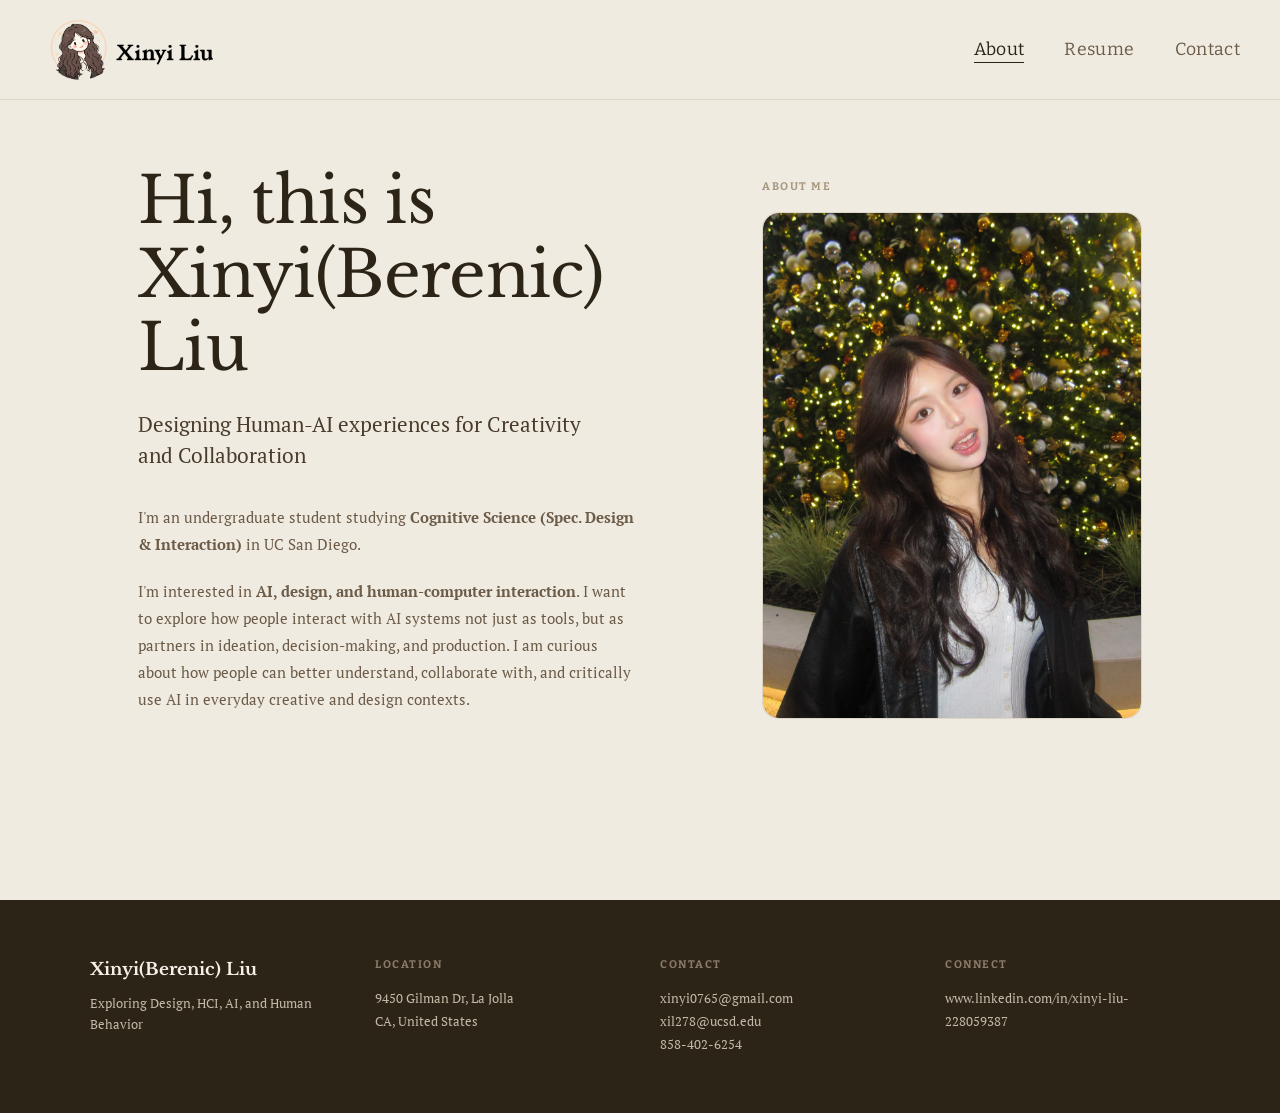
==== about.html @ d9527c38 "Add smooth fade transition between welcome and about pages - index.html: fade-in on load, fade-out o" ====
<!DOCTYPE html>
<html lang="en">
<head>
  <meta charset="UTF-8" />
  <meta name="viewport" content="width=device-width, initial-scale=1.0" />
  <title>Xinyi Liu — Portfolio</title>
  <link rel="stylesheet" href="styles.css" />
  <link rel="preconnect" href="https://fonts.googleapis.com" />
  <link rel="preconnect" href="https://fonts.gstatic.com" crossorigin />
  <link href="https://fonts.googleapis.com/css2?family=Libre+Baskerville:ital,wght@0,400;0,700;1,400&family=PT+Serif:ital,wght@0,400;0,700;1,400&family=Bitter:ital,wght@0,400;0,500;0,600;0,700;1,400&display=swap" rel="stylesheet" />
  <style>
    @keyframes pageFadeIn {
      from { opacity: 0; transform: translateY(8px); }
      to   { opacity: 1; transform: translateY(0); }
    }

    body {
      animation: pageFadeIn 0.7s ease both;
    }

    .about-hero {
      display: grid;
      grid-template-columns: 1fr 380px;
      gap: 80px;
      align-items: center;
      max-width: 1100px;
      margin: 0 auto;
      padding: 100px 48px 80px;
    }

    .about-text h1 {
      font-size: 4rem;
      font-weight: 400;
      line-height: 1.15;
      letter-spacing: -0.01em;
      color: #2C2416;
      margin-bottom: 24px;
    }

    .about-text .tagline {
      font-size: clamp(17px, 2vw, 21px);
      font-weight: 400;
      color: #4A3C2C;
      line-height: 1.5;
      margin-bottom: 32px;
    }

    .about-text .bio {
      font-size: 15px;
      color: #6B5B47;
      line-height: 1.8;
      max-width: 500px;
      margin-bottom: 20px;
    }

    .photo-label {
      font-family: 'Bitter', Georgia, serif;
      font-size: 11px;
      font-weight: 700;
      letter-spacing: 0.14em;
      text-transform: uppercase;
      color: #A89880;
      margin-bottom: 16px;
    }

    @media (max-width: 900px) {
      .about-hero {
        grid-template-columns: 1fr;
        padding: 60px 24px 40px;
        gap: 48px;
      }
      .photo-card {
        max-width: 320px;
        margin: 0 auto;
      }
    }

    @media (max-width: 600px) {
      .about-text h1 {
        font-size: 3rem;
      }
    }
  </style>
</head>
<body>

  <nav>
    <a href="about.html" class="nav-logo"><img src="Logo.png" alt="Xinyi Liu" style="height:80px;width:auto;display:block;" /></a>
    <ul class="nav-links" id="navLinks">
      <li><a href="about.html" class="active">About</a></li>
      <li><a href="resume.html">Resume</a></li>
      <li><a href="contact.html">Contact</a></li>
    </ul>
    <button class="nav-toggle" id="navToggle" aria-label="Toggle menu">Menu</button>
  </nav>

  <main class="page">
    <section class="about-hero">
      <div class="about-text">
        <h1>Hi, this is Xinyi(Berenic) Liu</h1>
        <p class="tagline">Designing Human-AI experiences for Creativity and Collaboration</p>
        <p class="bio">
          I'm an undergraduate student studying <strong>Cognitive Science (Spec. Design &amp; Interaction)</strong> in UC San Diego.
        </p>
        <p class="bio">
          I'm interested in <strong>AI, design, and human-computer interaction</strong>. I want to explore how people interact with AI systems not just as tools, but as partners in ideation, decision-making, and production. I am curious about how people can better understand, collaborate with, and critically use AI in everyday creative and design contexts.
        </p>
      </div>

      <div class="photo-card">
        <p class="photo-label">About me</p>
        <div class="photo-placeholder">
          <img src="About me.JPG" alt="Xinyi Liu" />
        </div>
      </div>
    </section>
  </main>

  <footer>
    <div class="footer-grid">
      <div>
        <p class="footer-col-name">Xinyi(Berenic) Liu</p>
        <p class="footer-col-sub">Exploring Design, HCI, AI, and Human Behavior</p>
      </div>
      <div>
        <p class="footer-col-label">Location</p>
        <p class="footer-col-value">9450 Gilman Dr, La Jolla<br/>CA, United States</p>
      </div>
      <div>
        <p class="footer-col-label">Contact</p>
        <p class="footer-col-value">
          <a href="mailto:xinyi0765@gmail.com">xinyi0765@gmail.com</a><br/>
          <a href="mailto:xil278@ucsd.edu">xil278@ucsd.edu</a><br/>
          858-402-6254
        </p>
      </div>
      <div>
        <p class="footer-col-label">Connect</p>
        <p class="footer-col-value">
          <a href="https://www.linkedin.com/in/xinyi-liu-228059387" target="_blank" rel="noopener">www.linkedin.com/in/xinyi-liu-228059387</a>
        </p>
      </div>
    </div>
  </footer>

  <script>
    const toggle = document.getElementById('navToggle');
    const links = document.getElementById('navLinks');
    toggle.addEventListener('click', () => links.classList.toggle('open'));
  </script>

</body>
</html>
---- styles.css ----
/* ===== Reset & Base ===== */
*, *::before, *::after {
  box-sizing: border-box;
  margin: 0;
  padding: 0;
}

html {
  scroll-behavior: smooth;
}

body {
  font-family: 'PT Serif', Georgia, serif;
  font-size: 16px;
  line-height: 1.7;
  color: #2C2416;
  background-color: #F0EBE1;
}

h1, h2, h3, h4, h5, h6 {
  font-family: 'Libre Baskerville', Georgia, serif;
}

h1 { font-size: 4rem; }
h2 { font-size: 2.8rem; }
h3 { font-size: 2.2rem; }

a {
  color: inherit;
  text-decoration: none;
}

img {
  max-width: 100%;
  display: block;
}

/* ===== Navigation ===== */
nav {
  position: fixed;
  top: 0;
  left: 0;
  right: 0;
  z-index: 100;
  background: rgba(240, 235, 225, 0.96);
  backdrop-filter: blur(8px);
  border-bottom: 1px solid #DDD5C5;
  padding: 0 40px;
  height: 100px;
  overflow: visible;
  display: flex;
  align-items: center;
  justify-content: space-between;
}

.nav-logo {
  font-family: 'Bitter', Georgia, serif;
  font-size: 1.3rem;
  font-weight: 600;
  letter-spacing: 0.02em;
  color: #2C2416;
  overflow: visible;
}

.nav-logo img {
  height: 80px;
  overflow: visible;
}

.nav-links {
  display: flex;
  gap: 40px;
  list-style: none;
}

.nav-links a {
  font-family: 'Bitter', Georgia, serif;
  font-size: 1.1rem;
  font-weight: 400;
  color: #6B5B47;
  letter-spacing: 0.02em;
  transition: color 0.2s;
  padding-bottom: 2px;
  border-bottom: 1px solid transparent;
}

.nav-links a:hover,
.nav-links a.active {
  color: #2C2416;
  border-bottom-color: #2C2416;
}

/* Mobile menu toggle */
.nav-toggle {
  display: none;
  background: none;
  border: none;
  cursor: pointer;
  font-family: 'Bitter', Georgia, serif;
  font-size: 14px;
  color: #2C2416;
}

/* ===== Page Wrapper ===== */
.page {
  padding-top: 64px;
  min-height: 100vh;
}

/* ===== About Page ===== */
.about-hero {
  display: grid;
  grid-template-columns: 1fr 420px;
  gap: 80px;
  align-items: center;
  max-width: 1100px;
  margin: 0 auto;
  padding: 100px 48px 80px;
}

.about-text .greeting {
  font-family: 'Bitter', Georgia, serif;
  font-size: 13px;
  font-weight: 500;
  letter-spacing: 0.12em;
  text-transform: uppercase;
  color: #8C7B6A;
  margin-bottom: 20px;
}

.about-text h1 {
  font-size: 4rem;
  font-weight: 400;
  line-height: 1.15;
  letter-spacing: -0.01em;
  color: #2C2416;
  margin-bottom: 24px;
}

.about-text h1 span {
  color: #8C7B6A;
}

.about-text .tagline {
  font-size: clamp(17px, 2vw, 21px);
  font-weight: 400;
  color: #4A3C2C;
  line-height: 1.5;
  margin-bottom: 32px;
  max-width: 480px;
}

.about-text .bio {
  font-size: 15px;
  color: #6B5B47;
  line-height: 1.8;
  max-width: 500px;
  margin-bottom: 40px;
}

.about-chips {
  display: flex;
  flex-wrap: wrap;
  gap: 10px;
  margin-bottom: 40px;
}

.chip {
  font-family: 'Bitter', Georgia, serif;
  background: #EDE8DE;
  border: 1px solid #DDD5C5;
  border-radius: 100px;
  padding: 6px 16px;
  font-size: 13px;
  color: #4A3C2C;
  letter-spacing: 0.01em;
}

.about-contact-links {
  display: flex;
  gap: 20px;
  flex-wrap: wrap;
}

.about-contact-links a {
  font-family: 'Bitter', Georgia, serif;
  display: inline-flex;
  align-items: center;
  gap: 6px;
  font-size: 14px;
  color: #6B5B47;
  border-bottom: 1px solid #C4B9A8;
  padding-bottom: 2px;
  transition: color 0.2s, border-color 0.2s;
}

.about-contact-links a:hover {
  color: #2C2416;
  border-color: #2C2416;
}

/* Photo card */
.photo-card {
  position: relative;
}

.photo-placeholder {
  width: 100%;
  aspect-ratio: 3/4;
  background: #EDE8DE;
  border-radius: 16px;
  display: flex;
  flex-direction: column;
  align-items: center;
  justify-content: center;
  color: #A89880;
  font-size: 13px;
  gap: 12px;
  overflow: hidden;
  border: 1px solid #DDD5C5;
}

.photo-placeholder svg {
  width: 48px;
  height: 48px;
  stroke: #C4B9A8;
}

.photo-placeholder img {
  width: 100%;
  height: 100%;
  object-fit: cover;
  border-radius: 16px;
}

.photo-tag {
  font-family: 'Bitter', Georgia, serif;
  position: absolute;
  bottom: -16px;
  right: -16px;
  background: #2C2416;
  color: #F5F0E8;
  font-size: 12px;
  font-weight: 500;
  padding: 10px 18px;
  border-radius: 100px;
  letter-spacing: 0.04em;
}

/* About section divider */
.about-section {
  max-width: 1100px;
  margin: 0 auto;
  padding: 60px 48px;
  border-top: 1px solid #DDD5C5;
}

.section-label {
  font-family: 'Bitter', Georgia, serif;
  font-size: 11px;
  font-weight: 600;
  letter-spacing: 0.14em;
  text-transform: uppercase;
  color: #A89880;
  margin-bottom: 24px;
}

.interests-grid {
  display: grid;
  grid-template-columns: repeat(4, 1fr);
  gap: 24px;
}

.interest-card {
  padding: 24px;
  background: #EDE8DE;
  border: 1px solid #DDD5C5;
  border-radius: 12px;
}

.interest-card h3 {
  font-size: 15px;
  font-weight: 400;
  margin-bottom: 8px;
  color: #2C2416;
}

.interest-card p {
  font-family: 'PT Serif', Georgia, serif;
  font-size: 13px;
  color: #6B5B47;
  line-height: 1.6;
}

/* ===== Resume Page ===== */
.resume-container {
  max-width: 800px;
  margin: 0 auto;
  padding: 80px 48px 100px;
}

.resume-header {
  margin-bottom: 56px;
}

.resume-header h1 {
  font-size: 2.8rem;
  font-weight: 400;
  letter-spacing: -0.01em;
  color: #2C2416;
  margin-bottom: 6px;
}

.resume-header .subtitle {
  font-family: 'PT Serif', Georgia, serif;
  font-size: 15px;
  color: #8C7B6A;
  margin-bottom: 16px;
}

.resume-header .contact-line {
  font-family: 'Bitter', Georgia, serif;
  font-size: 13px;
  color: #A89880;
  display: flex;
  flex-wrap: wrap;
  gap: 16px;
}

.resume-header .contact-line span::before {
  content: '·';
  margin-right: 16px;
}

.resume-header .contact-line span:first-child::before {
  content: '';
  margin-right: 0;
}

.resume-download {
  font-family: 'Bitter', Georgia, serif;
  display: inline-flex;
  align-items: center;
  gap: 8px;
  margin-top: 20px;
  padding: 10px 22px;
  background: #2C2416;
  color: #F5F0E8;
  border-radius: 8px;
  font-size: 13px;
  font-weight: 500;
  transition: background 0.2s;
}

.resume-download:hover {
  background: #4A3C2C;
}

/* ===== Accordion ===== */
.accordion-section {
  border-bottom: 1px solid #DDD5C5;
  margin-bottom: 0;
}

.accordion-section:first-of-type {
  border-top: 1px solid #DDD5C5;
}

.accordion-section summary {
  list-style: none;
  cursor: pointer;
  display: flex;
  align-items: center;
  justify-content: space-between;
  padding: 18px 0;
  user-select: none;
  outline: none;
}

.accordion-section summary::-webkit-details-marker {
  display: none;
}

.accordion-title {
  font-family: 'Libre Baskerville', Georgia, serif;
  font-size: 1.6rem;
  font-weight: 400;
  color: #2C2416;
}

.accordion-arrow {
  width: 16px;
  height: 16px;
  flex-shrink: 0;
  transition: transform 0.25s ease;
  color: #8C7B6A;
}

.accordion-section[open] .accordion-arrow {
  transform: rotate(180deg);
}

.accordion-body {
  padding-bottom: 32px;
}

/* Resume item (inside accordion) */
.resume-item {
  display: grid;
  grid-template-columns: 1fr auto;
  gap: 16px;
  margin-bottom: 28px;
  padding-top: 20px;
}

.resume-item:last-child {
  margin-bottom: 0;
}

.resume-item-left h3 {
  font-family: 'PT Serif', Georgia, serif;
  font-size: 1rem;
  font-weight: 400;
  color: #2C2416;
  margin-bottom: 2px;
}

.resume-item-left .org {
  font-family: 'PT Serif', Georgia, serif;
  font-size: 1rem;
  color: #4A3C2C;
  margin-bottom: 4px;
}

.resume-item-left .location {
  font-family: 'PT Serif', Georgia, serif;
  font-size: 1rem;
  color: #A89880;
  margin-bottom: 10px;
}

.resume-item-right {
  text-align: right;
  white-space: nowrap;
}

.resume-item-right .date {
  font-family: 'PT Serif', Georgia, serif;
  font-size: 1rem;
  color: #A89880;
}

.resume-bullets {
  list-style: none;
  padding: 0;
}

.resume-bullets li {
  font-family: 'PT Serif', Georgia, serif;
  font-size: 1rem;
  color: #6B5B47;
  line-height: 1.7;
  padding-left: 14px;
  position: relative;
  margin-bottom: 4px;
}

.resume-bullets li::before {
  content: '—';
  position: absolute;
  left: 0;
  color: #C4B9A8;
  font-size: 12px;
  top: 3px;
}

/* ===== Contact Page ===== */
.contact-container {
  max-width: 1000px;
  margin: 0 auto;
  padding: 100px 48px 100px;
}

.contact-header {
  margin-bottom: 64px;
}

.contact-header h1 {
  font-size: 4rem;
  font-weight: 400;
  letter-spacing: -0.02em;
  line-height: 1.1;
  color: #2C2416;
  margin-bottom: 20px;
}

.contact-header p {
  font-family: 'PT Serif', Georgia, serif;
  font-size: 17px;
  color: #6B5B47;
  max-width: 520px;
  line-height: 1.7;
}

.contact-grid {
  display: grid;
  grid-template-columns: 1fr 360px;
  gap: 64px;
  align-items: start;
}

.contact-info-group {
  margin-bottom: 40px;
}

.contact-info-group:last-child {
  margin-bottom: 0;
}

.contact-info-group .label {
  font-family: 'Bitter', Georgia, serif;
  font-size: 11px;
  font-weight: 700;
  letter-spacing: 0.14em;
  text-transform: uppercase;
  color: #A89880;
  margin-bottom: 12px;
}

.contact-info-group .value {
  font-family: 'PT Serif', Georgia, serif;
  font-size: 16px;
  color: #2C2416;
}

.contact-info-group a {
  color: #2C2416;
  border-bottom: 1px solid #C4B9A8;
  padding-bottom: 1px;
  transition: border-color 0.2s;
}

.contact-info-group a:hover {
  border-color: #2C2416;
}

.contact-photo-card {
  background: #EDE8DE;
  border-radius: 20px;
  overflow: hidden;
  border: 1px solid #DDD5C5;
}

.contact-photo {
  aspect-ratio: 1/1;
  background: #E5DED2;
  display: flex;
  flex-direction: column;
  align-items: center;
  justify-content: center;
  color: #A89880;
  font-size: 13px;
  gap: 10px;
  overflow: hidden;
}

.contact-photo svg {
  width: 40px;
  height: 40px;
  stroke: #C4B9A8;
}

.contact-photo img {
  width: 100%;
  height: 100%;
  object-fit: cover;
}

.contact-photo-info {
  padding: 24px;
}

.contact-photo-info h3 {
  font-size: 16px;
  font-weight: 400;
  color: #2C2416;
  margin-bottom: 4px;
}

.contact-photo-info p {
  font-family: 'PT Serif', Georgia, serif;
  font-size: 13px;
  color: #8C7B6A;
}

/* Social links */
.social-links {
  display: flex;
  flex-direction: column;
  gap: 12px;
  margin-top: 16px;
}

.social-link {
  font-family: 'Bitter', Georgia, serif;
  display: inline-flex;
  align-items: center;
  gap: 10px;
  font-size: 15px;
  color: #4A3C2C;
  transition: color 0.2s;
}

.social-link:hover {
  color: #2C2416;
}

.social-link .icon {
  width: 36px;
  height: 36px;
  background: #DDD5C5;
  border-radius: 8px;
  display: flex;
  align-items: center;
  justify-content: center;
  font-size: 16px;
}

/* ===== Contact Form ===== */
.contact-form {
  margin-top: 48px;
  display: flex;
  flex-direction: column;
  gap: 20px;
}

.contact-form .form-group {
  display: flex;
  flex-direction: column;
  gap: 6px;
}

.contact-form label {
  font-family: 'Bitter', Georgia, serif;
  font-size: 11px;
  font-weight: 700;
  letter-spacing: 0.14em;
  text-transform: uppercase;
  color: #8C7B6A;
}

.contact-form input,
.contact-form textarea {
  font-family: 'PT Serif', Georgia, serif;
  font-size: 15px;
  color: #2C2416;
  background: #EDE8DE;
  border: 1px solid #DDD5C5;
  border-radius: 8px;
  padding: 12px 16px;
  width: 100%;
  transition: border-color 0.2s, background 0.2s;
  outline: none;
}

.contact-form input::placeholder,
.contact-form textarea::placeholder {
  color: #A89880;
}

.contact-form input:focus,
.contact-form textarea:focus {
  border-color: #2C2416;
  background: #F0EBE1;
}

.contact-form textarea {
  min-height: 130px;
  resize: vertical;
}

.form-submit {
  font-family: 'Bitter', Georgia, serif;
  align-self: flex-start;
  padding: 12px 28px;
  background: #2C2416;
  color: #F5F0E8;
  border: none;
  border-radius: 8px;
  font-size: 14px;
  font-weight: 600;
  letter-spacing: 0.04em;
  cursor: pointer;
  transition: background 0.2s;
}

.form-submit:hover {
  background: #4A3C2C;
}

/* ===== Footer ===== */
footer {
  background: #2C2416;
  color: #F5F0E8;
  padding: 56px 48px;
}

.footer-grid {
  display: grid;
  grid-template-columns: repeat(4, 1fr);
  gap: 40px;
  max-width: 1100px;
  margin: 0 auto;
}

.footer-col-name {
  font-family: 'Libre Baskerville', Georgia, serif;
  font-size: 17px;
  font-weight: 700;
  color: #F5F0E8;
  margin-bottom: 8px;
}

.footer-col-sub {
  font-family: 'PT Serif', Georgia, serif;
  font-size: 13px;
  color: #C4B9A8;
  line-height: 1.6;
}

.footer-col-label {
  font-family: 'Bitter', Georgia, serif;
  font-size: 11px;
  font-weight: 700;
  letter-spacing: 0.14em;
  text-transform: uppercase;
  color: #8C7B6A;
  margin-bottom: 12px;
}

.footer-col-value {
  font-family: 'PT Serif', Georgia, serif;
  font-size: 13px;
  color: #C4B9A8;
  line-height: 1.8;
}

.footer-col-value a {
  color: #C4B9A8;
  text-decoration: none;
  transition: color 0.2s;
}

.footer-col-value a:hover {
  color: #F5F0E8;
}

@media (max-width: 900px) {
  .footer-grid {
    grid-template-columns: repeat(2, 1fr);
    gap: 32px;
  }
}

@media (max-width: 500px) {
  footer {
    padding: 40px 24px;
  }
  .footer-grid {
    grid-template-columns: 1fr;
    gap: 28px;
  }
}

/* ===== Responsive ===== */
@media (max-width: 900px) {
  nav {
    padding: 0 24px;
  }

  .about-hero {
    grid-template-columns: 1fr;
    padding: 60px 24px 40px;
    gap: 48px;
  }

  .photo-card {
    max-width: 320px;
    margin: 0 auto;
  }

  .interests-grid {
    grid-template-columns: 1fr 1fr;
  }

  .about-section {
    padding: 40px 24px;
  }

  .resume-container {
    padding: 60px 24px 80px;
  }

  .resume-item {
    grid-template-columns: 1fr;
  }

  .resume-item-right {
    text-align: left;
  }

  .contact-container {
    padding: 60px 24px 80px;
  }

  .contact-grid {
    grid-template-columns: 1fr;
    gap: 48px;
  }

  .contact-photo-card {
    max-width: 360px;
  }
}

@media (max-width: 600px) {
  .nav-links {
    display: none;
    flex-direction: column;
    position: fixed;
    top: 64px;
    left: 0;
    right: 0;
    background: #F0EBE1;
    border-bottom: 1px solid #DDD5C5;
    padding: 24px;
    gap: 20px;
  }

  .nav-links.open {
    display: flex;
  }

  .nav-toggle {
    display: block;
  }

  .interests-grid {
    grid-template-columns: 1fr;
  }

  .about-text h1 {
    font-size: 28px;
  }
}
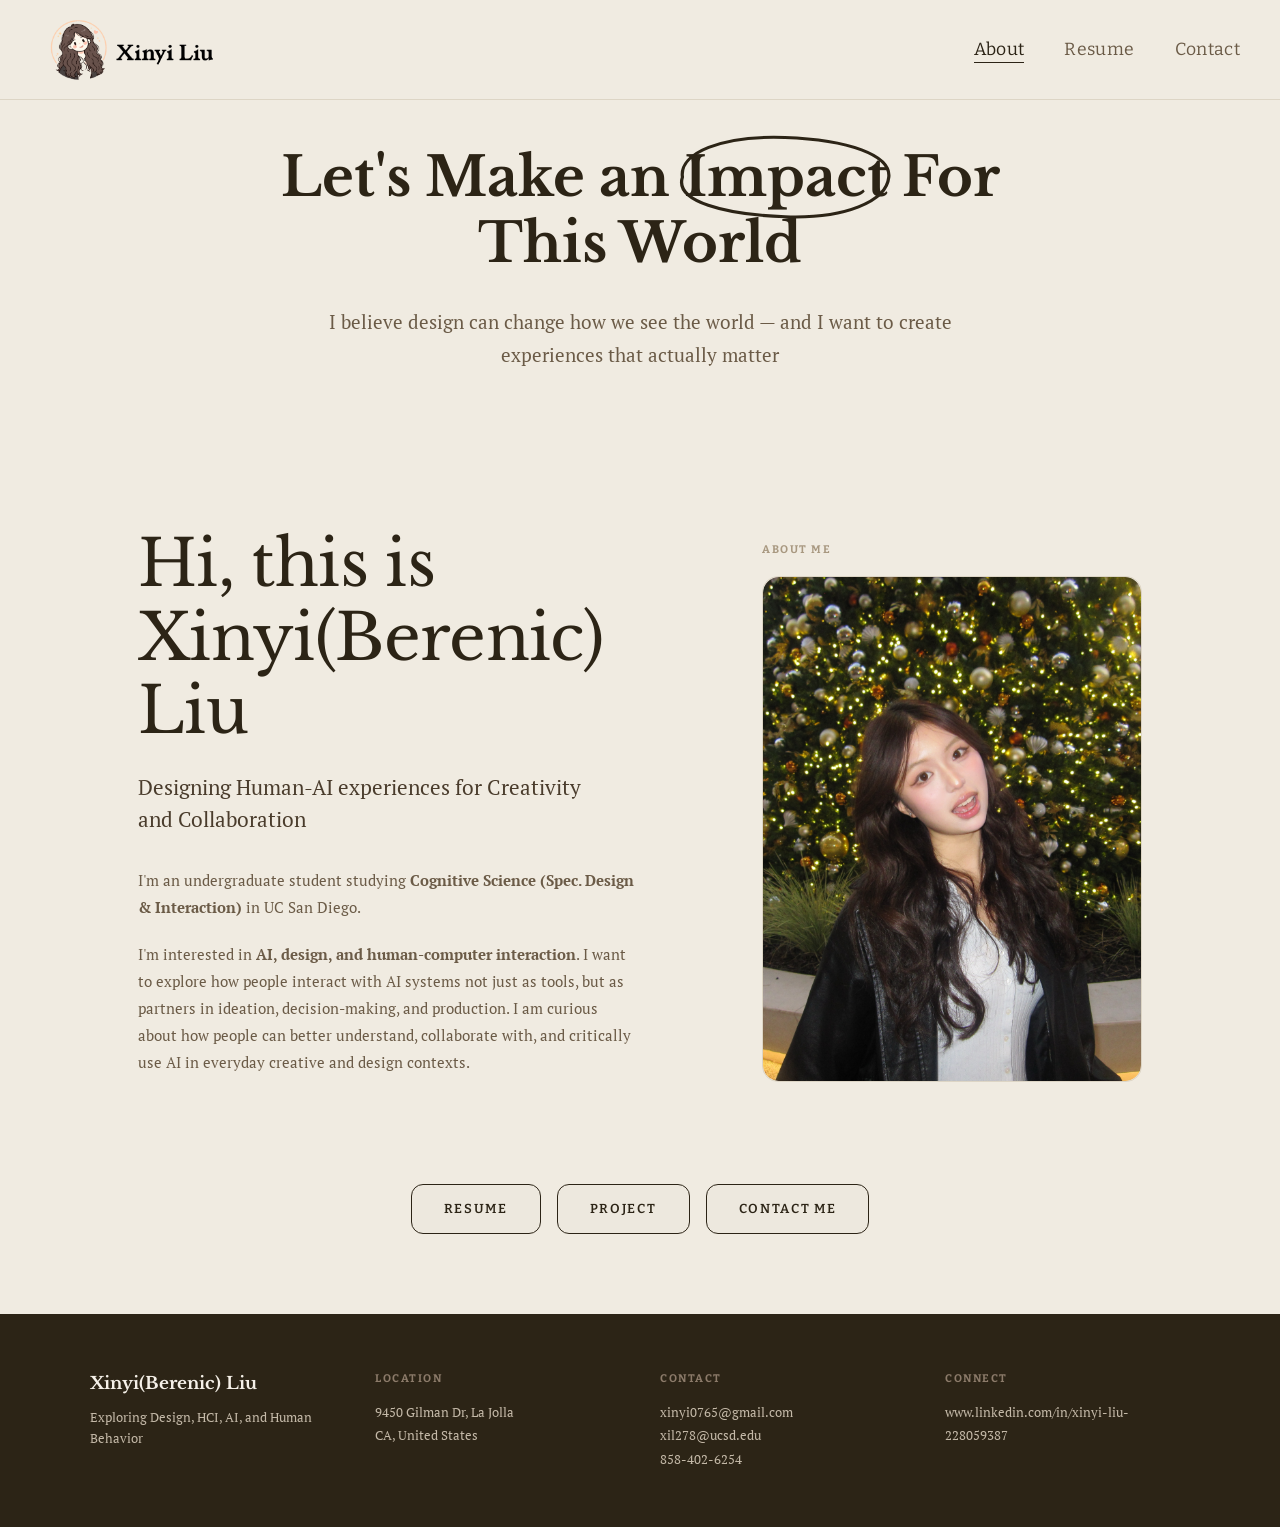
==== commit dc3bff41: "Add hero statement and nav buttons to about page - New hero section: large serif title "Let's Make a" ====
--- a/about.html
+++ b/about.html
@@ -10,12 +10,13 @@
   <link href="https://fonts.googleapis.com/css2?family=Libre+Baskerville:ital,wght@0,400;0,700;1,400&family=PT+Serif:ital,wght@0,400;0,700;1,400&family=Bitter:ital,wght@0,400;0,500;0,600;0,700;1,400&display=swap" rel="stylesheet" />
   <style>
     @keyframes pageFadeIn {
-      from { opacity: 0; transform: translateY(8px); }
-      to   { opacity: 1; transform: translateY(0); }
+      from { opacity: 0; }
+      to   { opacity: 1; }
     }
 
     body {
-      animation: pageFadeIn 0.7s ease both;
+      opacity: 0;
+      animation: pageFadeIn 0.6s ease forwards;
     }
 
     .about-hero {
@@ -63,21 +64,109 @@
       margin-bottom: 16px;
     }
 
+    /* ── Hero Statement ── */
+    .hero-statement {
+      max-width: 860px;
+      margin: 0 auto;
+      padding: 80px 48px 56px;
+      text-align: center;
+    }
+
+    .hero-title {
+      font-family: 'Libre Baskerville', Georgia, serif;
+      font-size: clamp(2.2rem, 4.8vw, 3.4rem);
+      font-weight: 700;
+      color: #2C2416;
+      line-height: 1.22;
+      margin-bottom: 28px;
+    }
+
+    .impact-wrap {
+      position: relative;
+      display: inline-block;
+      white-space: nowrap;
+    }
+
+    .impact-circle {
+      position: absolute;
+      top: -0.22em;
+      left: -0.35em;
+      width: calc(100% + 0.7em);
+      height: calc(100% + 0.44em);
+      pointer-events: none;
+      overflow: visible;
+    }
+
+    .hero-subtitle {
+      font-family: 'PT Serif', Georgia, serif;
+      font-size: clamp(15px, 1.9vw, 19px);
+      color: #6B5B47;
+      line-height: 1.75;
+      max-width: 680px;
+      margin: 0 auto;
+    }
+
+    /* ── Nav Buttons ── */
+    .about-nav-buttons {
+      display: flex;
+      justify-content: center;
+      gap: 16px;
+      flex-wrap: wrap;
+      padding: 8px 48px 80px;
+      max-width: 1100px;
+      margin: 0 auto;
+    }
+
+    .about-nav-btn {
+      font-family: 'Bitter', Georgia, serif;
+      font-size: 13px;
+      font-weight: 600;
+      letter-spacing: 0.13em;
+      text-transform: uppercase;
+      color: #2C2416;
+      background: #EDE8DE;
+      border: 1.5px solid #2C2416;
+      border-radius: 12px;
+      padding: 13px 32px;
+      text-decoration: none;
+      transition: background 0.2s, color 0.2s;
+    }
+
+    .about-nav-btn:hover {
+      background: #2C2416;
+      color: #F5F0E8;
+    }
+
     @media (max-width: 900px) {
+      .hero-statement {
+        padding: 60px 24px 40px;
+      }
       .about-hero {
         grid-template-columns: 1fr;
-        padding: 60px 24px 40px;
+        padding: 40px 24px 40px;
         gap: 48px;
       }
       .photo-card {
         max-width: 320px;
         margin: 0 auto;
       }
+      .about-nav-buttons {
+        padding: 8px 24px 60px;
+      }
     }
 
     @media (max-width: 600px) {
       .about-text h1 {
         font-size: 3rem;
+      }
+      .about-nav-buttons {
+        flex-direction: column;
+        align-items: center;
+      }
+      .about-nav-btn {
+        width: 100%;
+        max-width: 280px;
+        text-align: center;
       }
     }
   </style>
@@ -95,6 +184,21 @@
   </nav>
 
   <main class="page">
+
+    <section class="hero-statement">
+      <h2 class="hero-title">
+        Let's Make an
+        <span class="impact-wrap">Impact
+          <svg class="impact-circle" viewBox="0 0 210 82" preserveAspectRatio="none" xmlns="http://www.w3.org/2000/svg">
+            <path d="M16,41 C13,19 50,3 105,5 C160,7 197,21 195,41 C193,63 157,79 105,77 C53,75 9,63 16,41"
+                  stroke="#2C2416" stroke-width="2.8" stroke-linecap="round" fill="none"/>
+          </svg>
+        </span>
+        For This World
+      </h2>
+      <p class="hero-subtitle">I believe design can change how we see the world — and I want to create experiences that actually matter</p>
+    </section>
+
     <section class="about-hero">
       <div class="about-text">
         <h1>Hi, this is Xinyi(Berenic) Liu</h1>
@@ -114,6 +218,13 @@
         </div>
       </div>
     </section>
+
+    <div class="about-nav-buttons">
+      <a href="resume.html" class="about-nav-btn">Resume</a>
+      <a href="project.html" class="about-nav-btn">Project</a>
+      <a href="contact.html" class="about-nav-btn">Contact Me</a>
+    </div>
+
   </main>
 
   <footer>
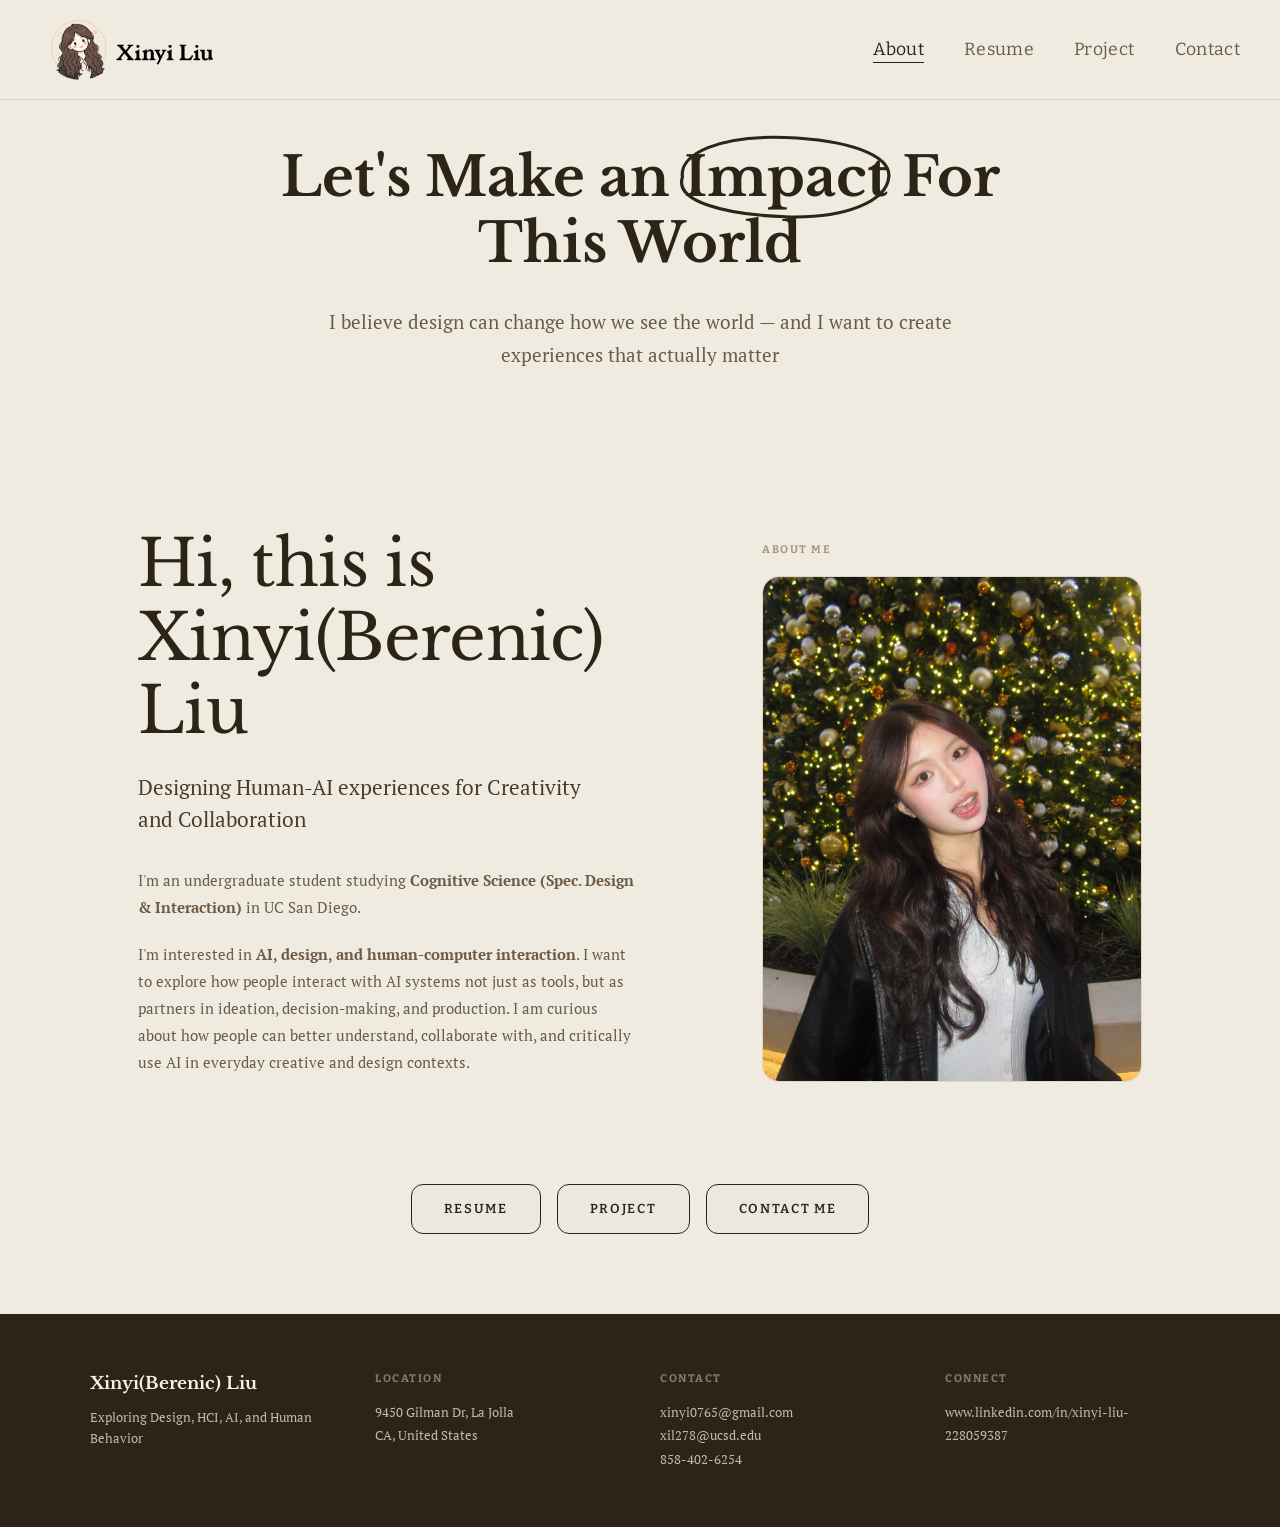
==== commit 672f6750: "Add Project page and update nav across all pages - New project.html: full-screen background (portfol" ====
--- a/about.html
+++ b/about.html
@@ -178,6 +178,7 @@
     <ul class="nav-links" id="navLinks">
       <li><a href="about.html" class="active">About</a></li>
       <li><a href="resume.html">Resume</a></li>
+      <li><a href="project.html">Project</a></li>
       <li><a href="contact.html">Contact</a></li>
     </ul>
     <button class="nav-toggle" id="navToggle" aria-label="Toggle menu">Menu</button>
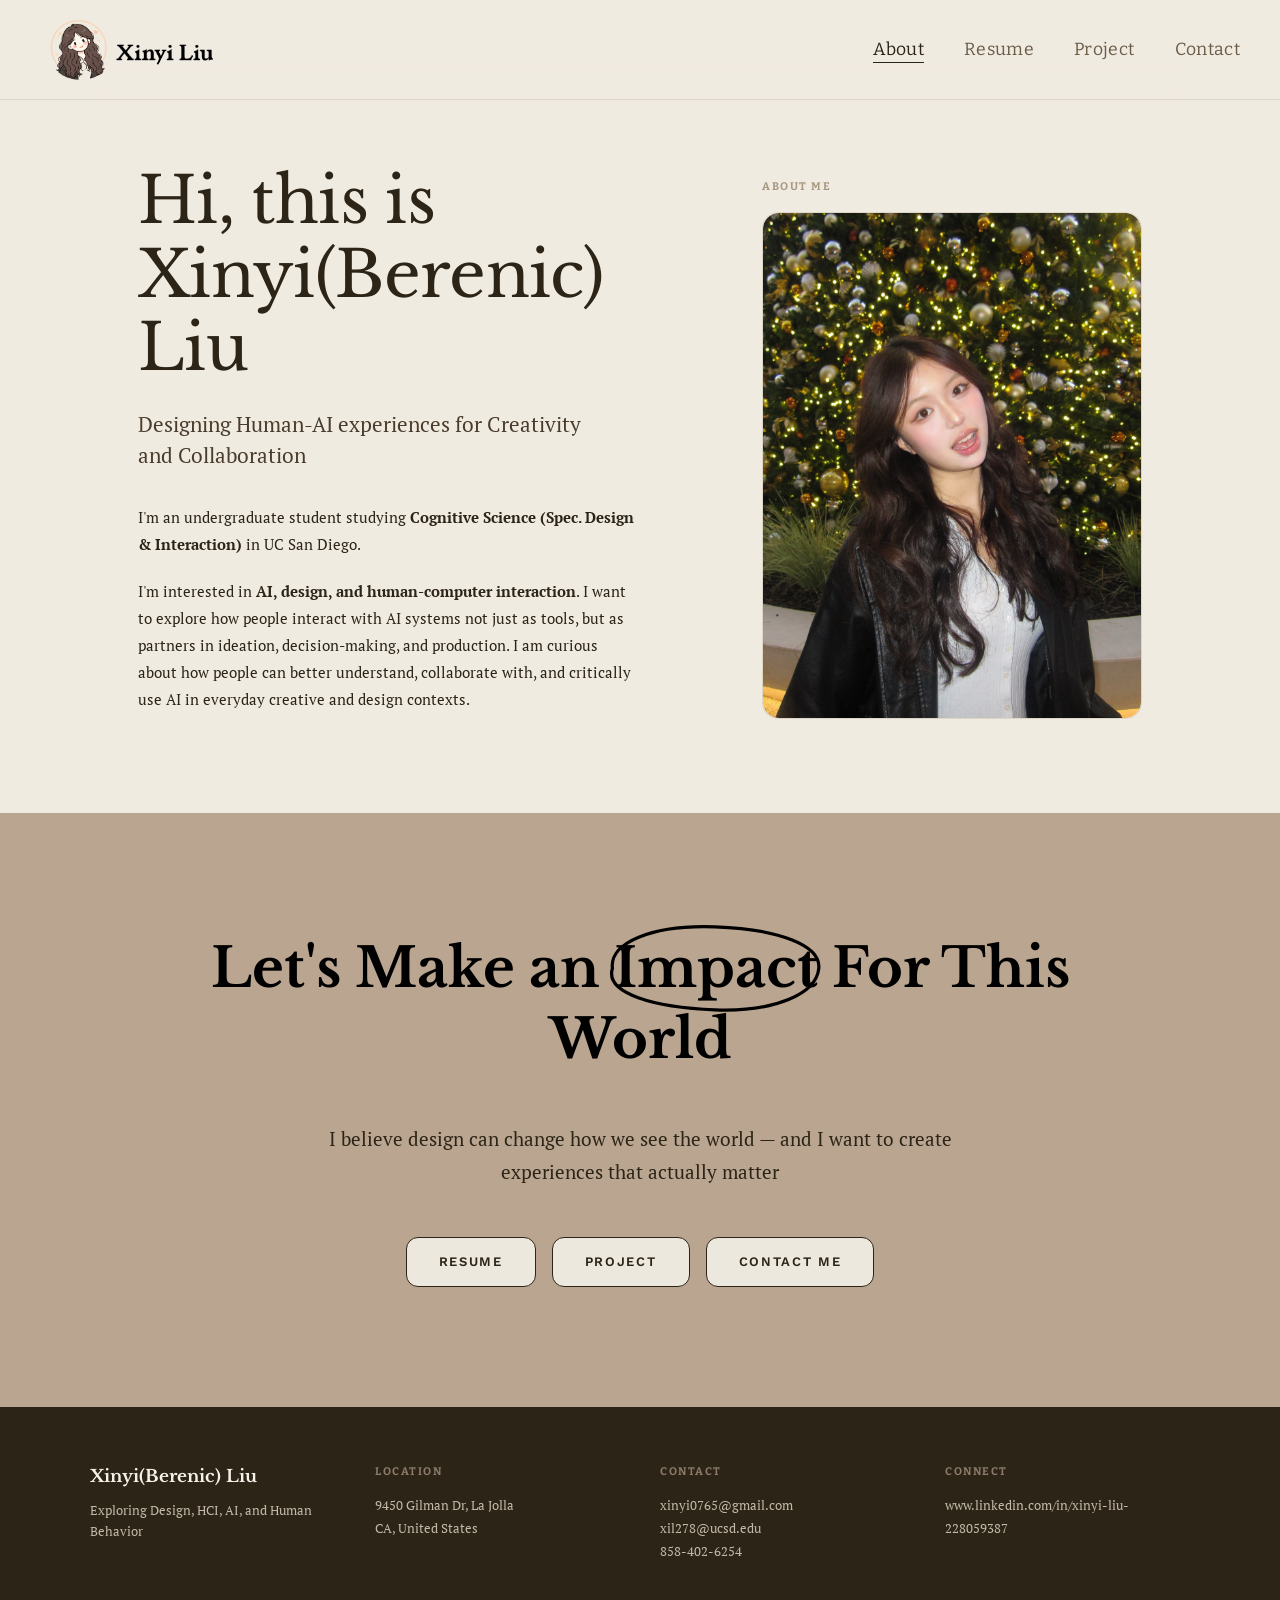
==== commit 0ecc5edd: "impact ellipse stroke: black" ====
--- a/about.html
+++ b/about.html
@@ -7,7 +7,7 @@
   <link rel="stylesheet" href="styles.css" />
   <link rel="preconnect" href="https://fonts.googleapis.com" />
   <link rel="preconnect" href="https://fonts.gstatic.com" crossorigin />
-  <link href="https://fonts.googleapis.com/css2?family=Libre+Baskerville:ital,wght@0,400;0,700;1,400&family=PT+Serif:ital,wght@0,400;0,700;1,400&family=Bitter:ital,wght@0,400;0,500;0,600;0,700;1,400&display=swap" rel="stylesheet" />
+  <link href="https://fonts.googleapis.com/css2?family=Libre+Baskerville:ital,wght@0,400;0,700;1,400&family=PT+Serif:ital,wght@0,400;0,700;1,400&family=Bitter:ital,wght@0,400;0,500;0,600;0,700;1,400&family=Work+Sans:wght@400;500;600&display=swap" rel="stylesheet" />
   <style>
     @keyframes pageFadeIn {
       from { opacity: 0; }
@@ -20,6 +20,7 @@
     }
 
     .about-hero {
+      background: rgba(240, 235, 225, 0.96);
       display: grid;
       grid-template-columns: 1fr 380px;
       gap: 80px;
@@ -48,7 +49,7 @@
 
     .about-text .bio {
       font-size: 15px;
-      color: #6B5B47;
+      color: #2C2416;
       line-height: 1.8;
       max-width: 500px;
       margin-bottom: 20px;
@@ -65,10 +66,13 @@
     }
 
     /* ── Hero Statement ── */
+    @keyframes drawCircle {
+      to { stroke-dashoffset: 0; }
+    }
+
     .hero-statement {
-      max-width: 860px;
-      margin: 0 auto;
-      padding: 80px 48px 56px;
+      background: #B9A590;
+      padding: 120px 48px;
       text-align: center;
     }
 
@@ -76,9 +80,12 @@
       font-family: 'Libre Baskerville', Georgia, serif;
       font-size: clamp(2.2rem, 4.8vw, 3.4rem);
       font-weight: 700;
-      color: #2C2416;
-      line-height: 1.22;
-      margin-bottom: 28px;
+      color: #000000;
+      line-height: 1.3;
+      margin-bottom: 48px;
+      max-width: 860px;
+      margin-left: auto;
+      margin-right: auto;
     }
 
     .impact-wrap {
@@ -97,13 +104,22 @@
       overflow: visible;
     }
 
+    .impact-circle path {
+      stroke-dasharray: 620;
+      stroke-dashoffset: 620;
+    }
+
+    .hero-statement.in-view .impact-circle path {
+      animation: drawCircle 1.3s ease-in-out forwards;
+    }
+
     .hero-subtitle {
       font-family: 'PT Serif', Georgia, serif;
       font-size: clamp(15px, 1.9vw, 19px);
-      color: #6B5B47;
+      color: #2C2416;
       line-height: 1.75;
       max-width: 680px;
-      margin: 0 auto;
+      margin: 0 auto 48px;
     }
 
     /* ── Nav Buttons ── */
@@ -112,13 +128,11 @@
       justify-content: center;
       gap: 16px;
       flex-wrap: wrap;
-      padding: 8px 48px 80px;
-      max-width: 1100px;
-      margin: 0 auto;
+      margin-top: 0;
     }
 
     .about-nav-btn {
-      font-family: 'Bitter', Georgia, serif;
+      font-family: 'Work Sans', sans-serif;
       font-size: 13px;
       font-weight: 600;
       letter-spacing: 0.13em;
@@ -139,7 +153,7 @@
 
     @media (max-width: 900px) {
       .hero-statement {
-        padding: 60px 24px 40px;
+        padding: 80px 24px;
       }
       .about-hero {
         grid-template-columns: 1fr;
@@ -149,9 +163,6 @@
       .photo-card {
         max-width: 320px;
         margin: 0 auto;
-      }
-      .about-nav-buttons {
-        padding: 8px 24px 60px;
       }
     }
 
@@ -186,20 +197,6 @@
 
   <main class="page">
 
-    <section class="hero-statement">
-      <h2 class="hero-title">
-        Let's Make an
-        <span class="impact-wrap">Impact
-          <svg class="impact-circle" viewBox="0 0 210 82" preserveAspectRatio="none" xmlns="http://www.w3.org/2000/svg">
-            <path d="M16,41 C13,19 50,3 105,5 C160,7 197,21 195,41 C193,63 157,79 105,77 C53,75 9,63 16,41"
-                  stroke="#2C2416" stroke-width="2.8" stroke-linecap="round" fill="none"/>
-          </svg>
-        </span>
-        For This World
-      </h2>
-      <p class="hero-subtitle">I believe design can change how we see the world — and I want to create experiences that actually matter</p>
-    </section>
-
     <section class="about-hero">
       <div class="about-text">
         <h1>Hi, this is Xinyi(Berenic) Liu</h1>
@@ -220,11 +217,24 @@
       </div>
     </section>
 
-    <div class="about-nav-buttons">
-      <a href="resume.html" class="about-nav-btn">Resume</a>
-      <a href="project.html" class="about-nav-btn">Project</a>
-      <a href="contact.html" class="about-nav-btn">Contact Me</a>
-    </div>
+    <section class="hero-statement" id="heroStatement">
+      <h2 class="hero-title">
+        Let's Make an
+        <span class="impact-wrap">Impact
+          <svg class="impact-circle" viewBox="0 0 210 82" preserveAspectRatio="none" xmlns="http://www.w3.org/2000/svg">
+            <path d="M16,41 C13,19 50,3 105,5 C160,7 197,21 195,41 C193,63 157,79 105,77 C53,75 9,63 16,41"
+                  stroke="#000000" stroke-width="2.8" stroke-linecap="round" fill="none"/>
+          </svg>
+        </span>
+        For This World
+      </h2>
+      <p class="hero-subtitle">I believe design can change how we see the world — and I want to create experiences that actually matter</p>
+      <div class="about-nav-buttons">
+        <a href="resume.html" class="about-nav-btn">Resume</a>
+        <a href="project.html" class="about-nav-btn">Project</a>
+        <a href="contact.html" class="about-nav-btn">Contact Me</a>
+      </div>
+    </section>
 
   </main>
 
@@ -259,6 +269,17 @@
     const toggle = document.getElementById('navToggle');
     const links = document.getElementById('navLinks');
     toggle.addEventListener('click', () => links.classList.toggle('open'));
+
+    const hero = document.getElementById('heroStatement');
+    const observer = new IntersectionObserver((entries) => {
+      entries.forEach(entry => {
+        if (entry.isIntersecting) {
+          hero.classList.add('in-view');
+          observer.unobserve(hero);
+        }
+      });
+    }, { threshold: 0.2 });
+    observer.observe(hero);
   </script>
 
 </body>
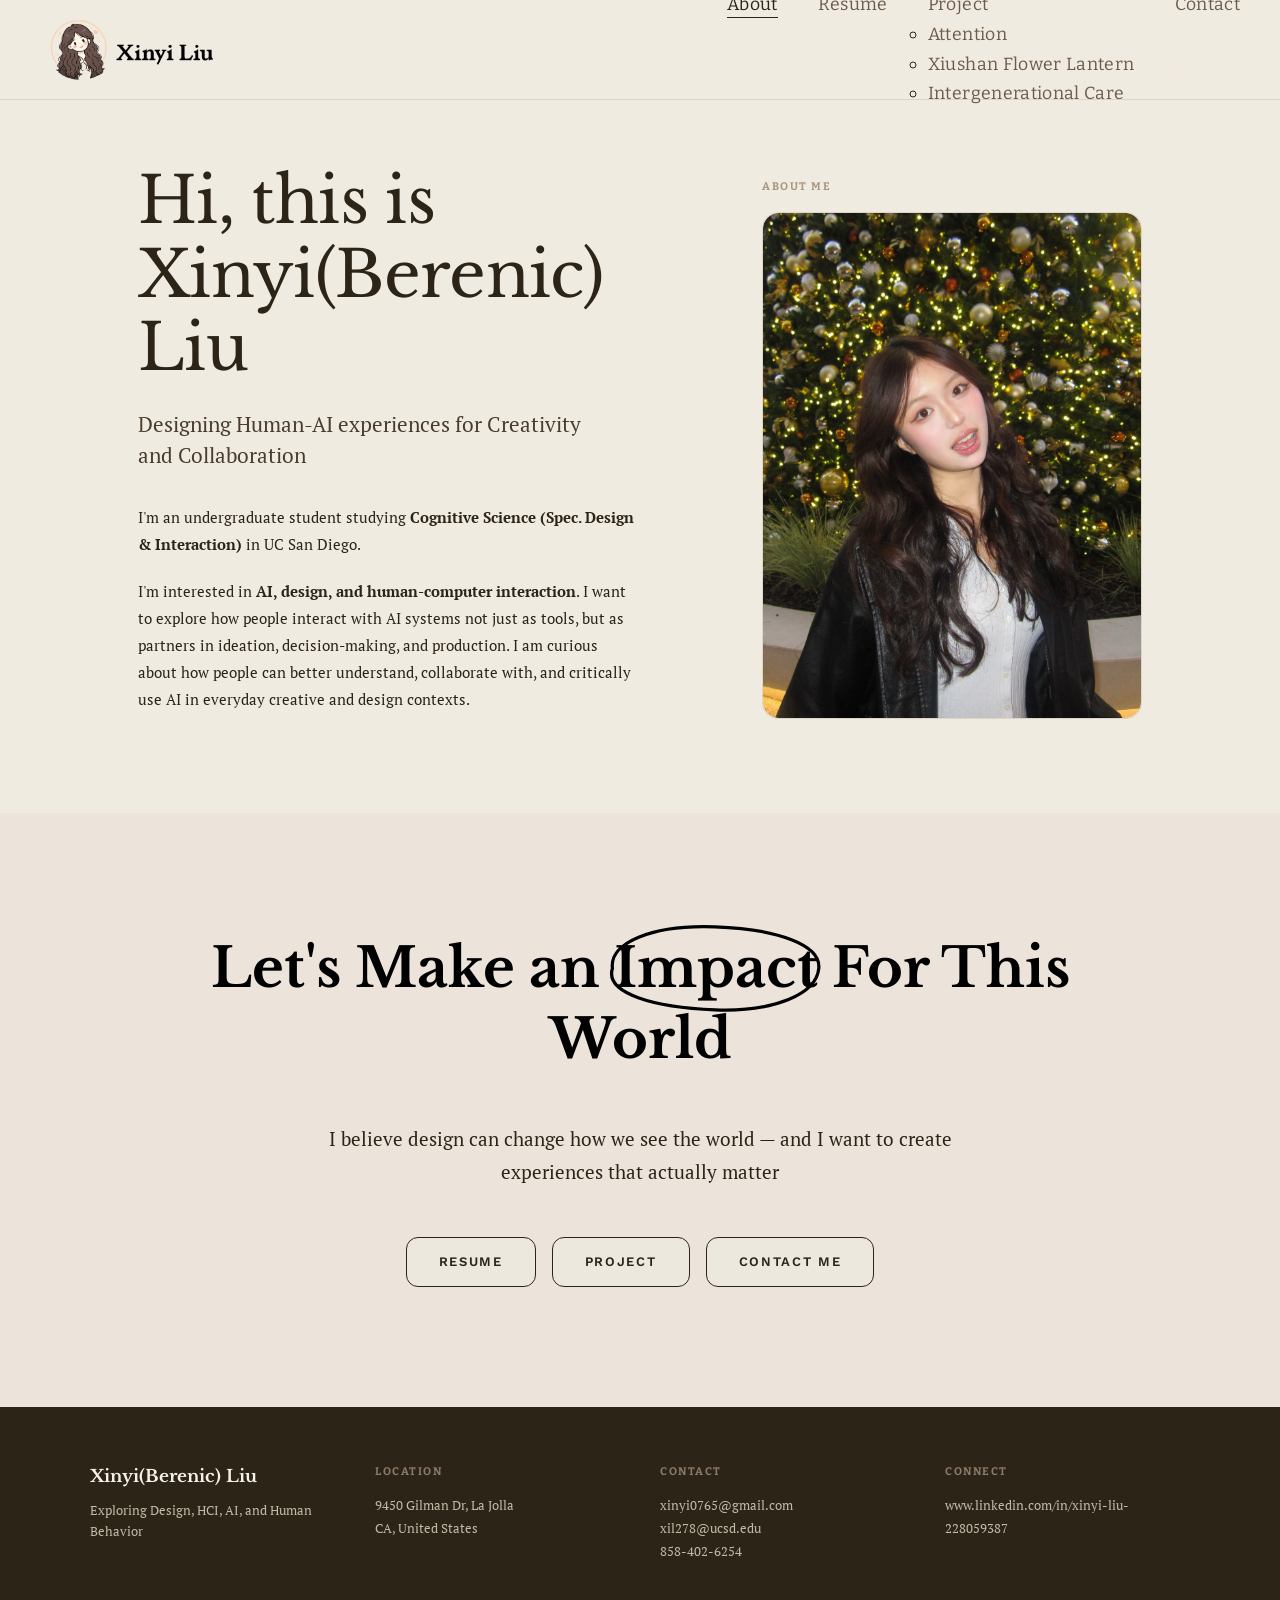
==== commit c1911761: "Add Project dropdown nav to all pages Co-Authored-By: Claude Sonnet 4.6 <noreply@anthropic.com>" ====
--- a/about.html
+++ b/about.html
@@ -71,7 +71,7 @@
     }
 
     .hero-statement {
-      background: #B9A590;
+      background: #ECE4DA;
       padding: 120px 48px;
       text-align: center;
     }
@@ -139,7 +139,7 @@
       text-transform: uppercase;
       color: #2C2416;
       background: #EDE8DE;
-      border: 1.5px solid #2C2416;
+      border: 0.8px solid #2C2416;
       border-radius: 12px;
       padding: 13px 32px;
       text-decoration: none;
@@ -189,7 +189,14 @@
     <ul class="nav-links" id="navLinks">
       <li><a href="about.html" class="active">About</a></li>
       <li><a href="resume.html">Resume</a></li>
-      <li><a href="project.html">Project</a></li>
+      <li class="nav-dropdown">
+        <a href="project.html">Project</a>
+        <ul class="nav-dropdown-menu">
+          <li><a href="project-behavioral.html">Attention</a></li>
+          <li><a href="project-xiushan.html">Xiushan Flower Lantern</a></li>
+          <li><a href="project-elderly.html">Intergenerational Care</a></li>
+        </ul>
+      </li>
       <li><a href="contact.html">Contact</a></li>
     </ul>
     <button class="nav-toggle" id="navToggle" aria-label="Toggle menu">Menu</button>
